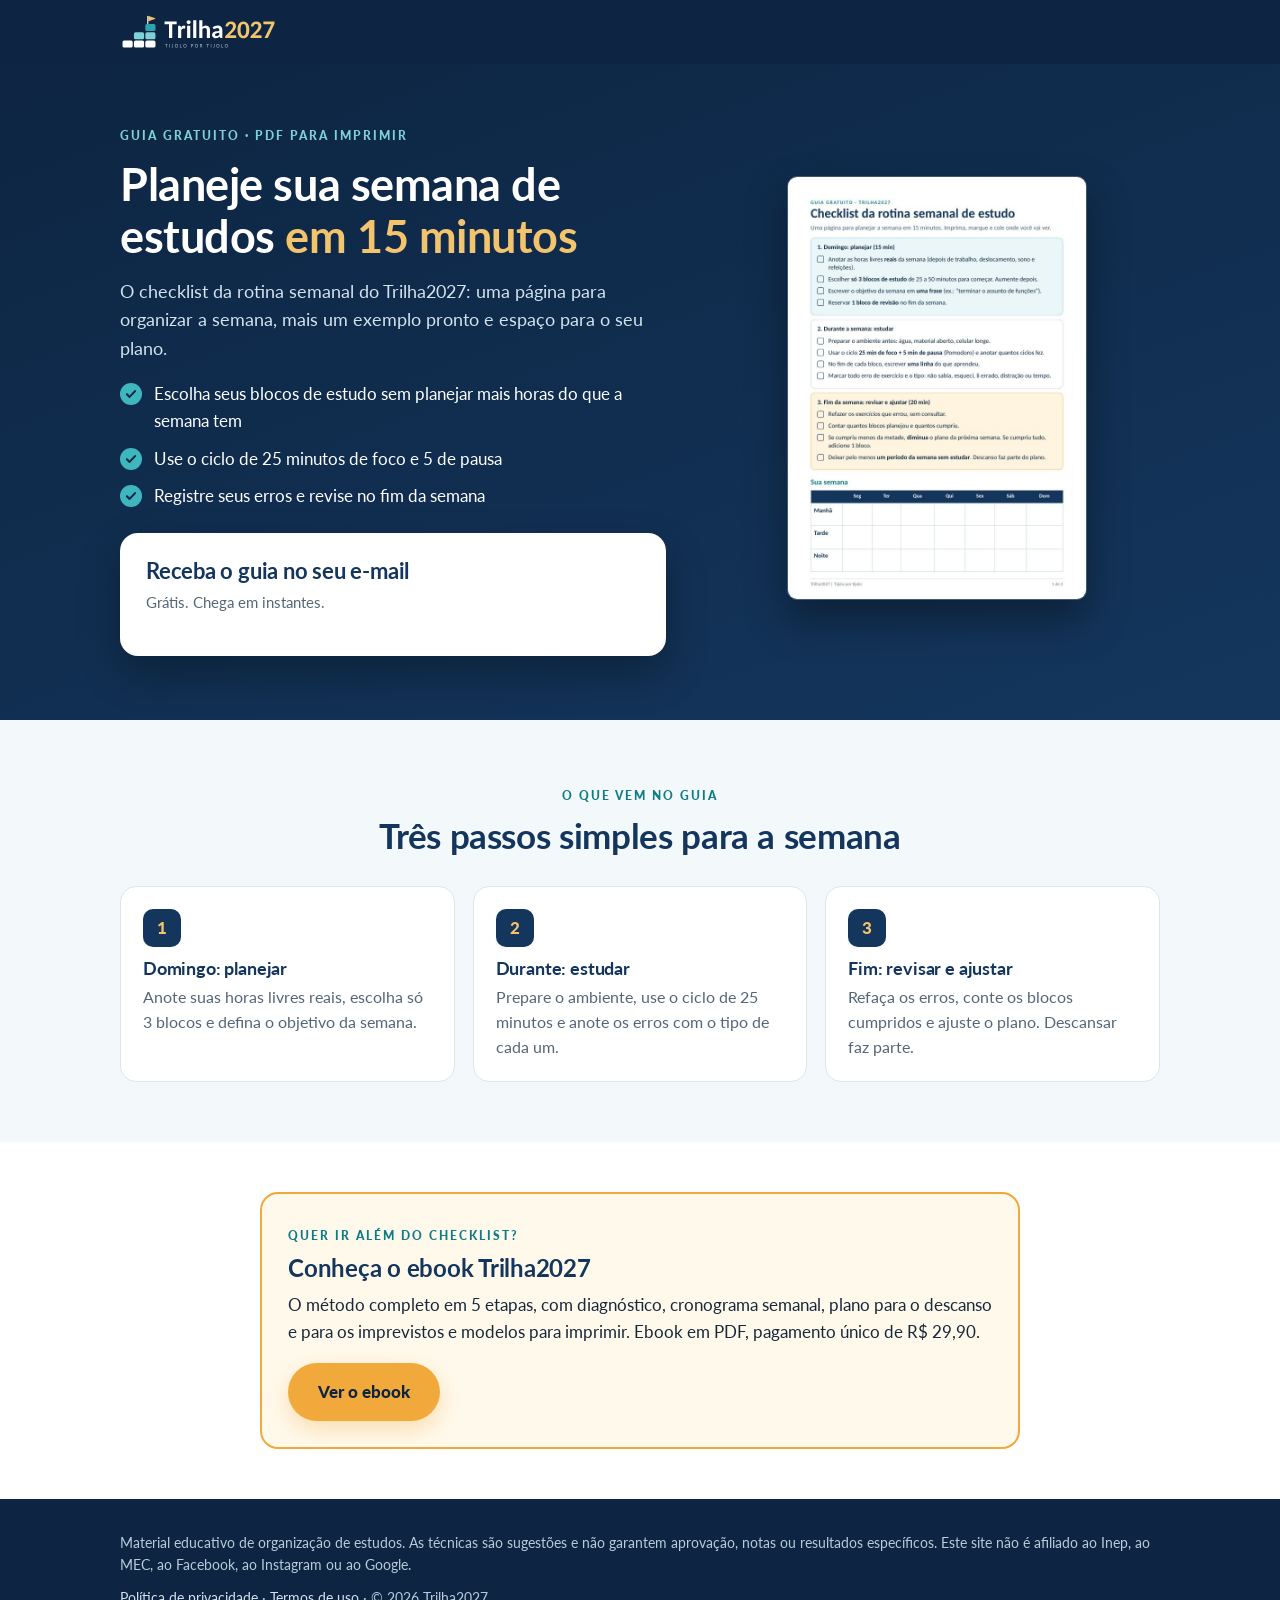
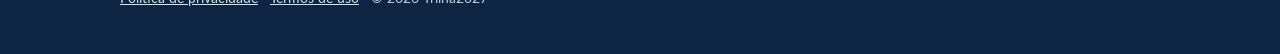
==== captura.html @ 607aa83a "Adiciona páginas de captura, obrigado, privacidade e termos; atualiza index e estilos e configuração" ====
<!doctype html>
<html lang="pt-BR">

<head>
  <meta charset="utf-8">
  <meta name="viewport" content="width=device-width, initial-scale=1">
  <title>Guia gratuito: checklist da rotina semanal de estudo | Trilha2027</title>
  <meta name="description"
    content="Baixe grátis o checklist de 1 página para planejar sua semana de estudos em 15 minutos.">
  <meta name="theme-color" content="#14365D">
  <link rel="icon" type="image/svg+xml"
    href="[data-uri]">
  <link rel="preconnect" href="https://fonts.googleapis.com">
  <link rel="preconnect" href="https://fonts.gstatic.com" crossorigin>
  <link href="https://fonts.googleapis.com/css2?family=Lato:wght@400;700;900&display=swap" rel="stylesheet">
  <!-- RASTREAMENTO: cole aqui o snippet do Meta Pixel e/ou Google Tag. Esta página dispara o evento Lead ao enviar o formulário. -->
  <style>
    :root {
      --navy: #14365D;
      --navy-deep: #0D2542;
      --teal: #0E7C86;
      --teal-2: #3FB6BE;
      --teal-3: #7FD1D8;
      --amber: #F2A93B;
      --amber-2: #F2C46D;
      --soft: #F3F8FA;
      --ink: #17283A;
      --muted: #566678;
      --line: #DCE6EC;
      --font: "Lato", "Carlito", "Calibri", system-ui, -apple-system, "Segoe UI", Roboto, sans-serif
    }

    * {
      box-sizing: border-box
    }

    html {
      scroll-behavior: smooth
    }

    body {
      margin: 0;
      font-family: var(--font);
      color: var(--ink);
      background: #fff;
      line-height: 1.6;
      font-size: 17px;
      -webkit-font-smoothing: antialiased
    }

    img {
      max-width: 100%;
      display: block
    }

    a {
      color: var(--teal)
    }

    h1,
    h2,
    h3 {
      line-height: 1.15;
      margin: 0;
      color: var(--navy);
      letter-spacing: -.01em
    }

    p {
      margin: 0 0 1em
    }

    .wrap {
      width: min(1040px, 100% - 40px);
      margin-inline: auto
    }

    :focus-visible {
      outline: 3px solid var(--amber);
      outline-offset: 3px;
      border-radius: 6px
    }

    .eyebrow {
      display: inline-block;
      font-size: .78rem;
      font-weight: 900;
      letter-spacing: .16em;
      text-transform: uppercase;
      color: var(--teal)
    }

    .top {
      background: var(--navy-deep);
      padding: 14px 0
    }

    .top img {
      height: 36px;
      width: auto
    }

    .btn {
      display: inline-flex;
      align-items: center;
      justify-content: center;
      font: inherit;
      font-weight: 900;
      text-decoration: none;
      border: 0;
      cursor: pointer;
      border-radius: 999px;
      padding: 16px 30px;
      font-size: 1.05rem;
      transition: transform .15s, background .15s;
      background: var(--amber);
      color: var(--navy-deep);
      box-shadow: 0 8px 22px rgba(242, 169, 59, .35)
    }

    .btn:hover {
      transform: translateY(-2px);
      background: #F5B650
    }

    .btn-block {
      width: 100%
    }

    .btn-line {
      background: transparent;
      color: var(--navy);
      border: 2px solid var(--navy);
      box-shadow: none
    }

    .btn-line:hover {
      background: var(--soft)
    }

    .hero {
      background: linear-gradient(160deg, var(--navy-deep), var(--navy));
      color: #fff;
      padding: 56px 0 64px
    }

    .hero .wrap {
      display: grid;
      grid-template-columns: 1.1fr .9fr;
      gap: 48px;
      align-items: center
    }

    .hero h1 {
      color: #fff;
      font-size: clamp(1.9rem, 4.2vw, 2.8rem);
      margin: 12px 0 16px
    }

    .hero h1 em {
      font-style: normal;
      color: var(--amber-2)
    }

    .hero p.lead {
      color: #D4E2EE;
      font-size: 1.1rem
    }

    .hero .eyebrow {
      color: var(--teal-3)
    }

    ul.ben {
      list-style: none;
      padding: 0;
      margin: 0 0 24px
    }

    ul.ben li {
      display: flex;
      gap: 12px;
      margin: 0 0 10px;
      color: #fff
    }

    ul.ben li:before {
      content: "";
      flex: none;
      width: 22px;
      height: 22px;
      border-radius: 50%;
      background: var(--teal-2) url("data:image/svg+xml,%3Csvg xmlns='http://www.w3.org/2000/svg' viewBox='0 0 24 24' fill='none' stroke='%230D2542' stroke-width='3.5' stroke-linecap='round' stroke-linejoin='round'%3E%3Cpath d='M5 12.5l4.5 4.5L19 7'/%3E%3C/svg%3E") center/14px no-repeat;
      margin-top: 3px
    }

    .card {
      background: #fff;
      color: var(--ink);
      border-radius: 18px;
      padding: 26px;
      box-shadow: 0 18px 40px rgba(0, 0, 0, .28)
    }

    .card h2 {
      font-size: 1.35rem;
      margin-bottom: 6px
    }

    .card p.s {
      color: var(--muted);
      font-size: .95rem;
      margin-bottom: 16px
    }

    label {
      display: block;
      font-weight: 700;
      font-size: .92rem;
      margin: 0 0 5px;
      color: var(--navy)
    }

    input[type=text],
    input[type=email] {
      width: 100%;
      font: inherit;
      padding: 13px 14px;
      border: 2px solid var(--line);
      border-radius: 12px;
      margin-bottom: 14px;
      color: var(--ink)
    }

    input[type=text]:focus,
    input[type=email]:focus {
      border-color: var(--teal-2);
      outline: none
    }

    .consent {
      display: flex;
      gap: 10px;
      align-items: flex-start;
      font-size: .85rem;
      color: var(--muted);
      margin: 2px 0 16px;
      font-weight: 400
    }

    .consent input {
      margin-top: 4px;
      width: 18px;
      height: 18px;
      flex: none;
      accent-color: var(--navy)
    }

    .err {
      display: none;
      color: #B3261E;
      font-size: .88rem;
      margin: -6px 0 12px;
      font-weight: 700
    }

    .err.on {
      display: block
    }

    .fine {
      font-size: .8rem;
      color: var(--muted);
      margin: 12px 0 0;
      text-align: center
    }

    .prev {
      position: relative;
      max-width: 300px;
      margin-inline: auto
    }

    .prev img {
      border-radius: 10px;
      box-shadow: 0 20px 40px rgba(0, 0, 0, .35);
      border: 1px solid rgba(255, 255, 255, .2)
    }

    .sec {
      padding: 60px 0
    }

    .sec.soft {
      background: var(--soft)
    }

    .grid3 {
      display: grid;
      grid-template-columns: repeat(3, 1fr);
      gap: 18px
    }

    .tile {
      background: #fff;
      border: 1px solid var(--line);
      border-radius: 16px;
      padding: 22px
    }

    .tile .n {
      width: 38px;
      height: 38px;
      border-radius: 10px;
      background: var(--navy);
      color: var(--amber-2);
      display: grid;
      place-items: center;
      font-weight: 900;
      margin-bottom: 12px
    }

    .tile h3 {
      font-size: 1.1rem;
      margin-bottom: 6px
    }

    .tile p {
      color: var(--muted);
      margin: 0;
      font-size: .97rem
    }

    .foot {
      background: var(--navy-deep);
      color: #B9CBDB;
      padding: 34px 0;
      font-size: .85rem
    }

    .foot p {
      margin: 0 0 .8em
    }

    .foot a {
      color: #D4E2EE
    }

    .center {
      text-align: center
    }

    .ok {
      width: 72px;
      height: 72px;
      border-radius: 50%;
      background: var(--teal);
      display: grid;
      place-items: center;
      margin: 0 auto 18px
    }

    .box {
      background: #fff;
      border: 2px solid var(--line);
      border-radius: 18px;
      padding: 26px
    }

    .box.up {
      border-color: var(--amber);
      background: #FFF9EC
    }

    .steps {
      counter-reset: s;
      list-style: none;
      padding: 0;
      margin: 0
    }

    .steps li {
      counter-increment: s;
      display: flex;
      gap: 14px;
      margin: 0 0 14px
    }

    .steps li:before {
      content: counter(s);
      flex: none;
      width: 32px;
      height: 32px;
      border-radius: 9px;
      background: var(--navy);
      color: var(--amber-2);
      display: grid;
      place-items: center;
      font-weight: 900
    }

    @media(max-width:860px) {
      .hero .wrap {
        grid-template-columns: 1fr
      }

      .prev {
        max-width: 220px;
        order: -1
      }

      .grid3 {
        grid-template-columns: 1fr
      }
    }

    @media(prefers-reduced-motion:reduce) {
      * {
        transition: none !important;
        scroll-behavior: auto !important
      }
    }

    /* ── Painel pós-envio (conteúdo do obrigado.html inline) ───────────────── */
    #obrigado-panel {
      display: none;
      padding: 60px 0
    }

    #obrigado-panel.visivel {
      display: block;
      animation: fadeUp .45s ease both
    }

    @keyframes fadeUp {
      from {
        opacity: 0;
        transform: translateY(28px)
      }

      to {
        opacity: 1;
        transform: translateY(0)
      }
    }

    .center {
      text-align: center
    }

    .ok {
      width: 72px;
      height: 72px;
      border-radius: 50%;
      background: var(--teal);
      display: grid;
      place-items: center;
      margin: 0 auto 18px
    }

    .box {
      background: #fff;
      border: 2px solid var(--line);
      border-radius: 18px;
      padding: 26px
    }

    .box.up {
      border-color: var(--amber);
      background: #FFF9EC
    }

    .steps {
      counter-reset: s;
      list-style: none;
      padding: 0;
      margin: 0
    }

    .steps li {
      counter-increment: s;
      display: flex;
      gap: 14px;
      margin: 0 0 14px
    }

    .steps li:before {
      content: counter(s);
      flex: none;
      width: 32px;
      height: 32px;
      border-radius: 9px;
      background: var(--navy);
      color: var(--amber-2);
      display: grid;
      place-items: center;
      font-weight: 900
    }

    .btn-obrigado {
      display: inline-flex;
      align-items: center;
      justify-content: center;
      font: inherit;
      font-weight: 900;
      text-decoration: none;
      border: 0;
      cursor: pointer;
      border-radius: 999px;
      padding: 16px 30px;
      font-size: 1.05rem;
      transition: transform .15s, background .15s;
      background: var(--amber);
      color: var(--navy-deep);
      box-shadow: 0 8px 22px rgba(242, 169, 59, .35)
    }

    .btn-obrigado:hover {
      transform: translateY(-2px);
      background: #F5B650
    }
  </style>
</head>

<body>
  <header class="top">
    <div class="wrap"><img
        src="[data-uri]"
        alt="Trilha2027, tijolo por tijolo" width="170" height="36"></div>
  </header>
  <main>
    <section class="hero">
      <div class="wrap">
        <div><span class="eyebrow">Guia gratuito &middot; PDF para imprimir</span>
          <h1>Planeje sua semana de estudos <em>em 15 minutos</em></h1>
          <p class="lead">O checklist da rotina semanal do Trilha2027: uma página para organizar a semana, mais um
            exemplo pronto e espaço para o seu plano.</p>
          <ul class="ben">
            <li>Escolha seus blocos de estudo sem planejar mais horas do que a semana tem</li>
            <li>Use o ciclo de 25 minutos de foco e 5 de pausa</li>
            <li>Registre seus erros e revise no fim da semana</li>
          </ul>
          <div class="card" id="form-card">
            <h2>Receba o guia no seu e-mail</h2>
            <p class="s">Grátis. Chega em instantes.</p>
            <form id="lead" novalidate>
              <script src="https://js.hsforms.net/forms/embed/52153846.js" defer></script>
              <div class="hs-form-frame" data-region="na1" data-form-id="6e4fbae3-38ed-41a5-a3d4-6ca295a59855"
                data-portal-id="52153846"></div>
            </form>
          </div>
        </div>
        <div class="prev"><img
            src="[data-uri]"
            alt="Prévia da página 1 do checklist da rotina semanal de estudo" width="300" height="424"></div>
      </div>
    </section>
    <section class="sec soft">
      <div class="wrap">
        <div class="center" style="max-width:640px;margin:0 auto 30px"><span class="eyebrow">O que vem no guia</span>
          <h2 style="font-size:clamp(1.6rem,3vw,2.2rem);margin-top:8px">Três passos simples para a semana</h2>
        </div>
        <div class="grid3">
          <div class="tile">
            <div class="n">1</div>
            <h3>Domingo: planejar</h3>
            <p>Anote suas horas livres reais, escolha só 3 blocos e defina o objetivo da semana.</p>
          </div>
          <div class="tile">
            <div class="n">2</div>
            <h3>Durante: estudar</h3>
            <p>Prepare o ambiente, use o ciclo de 25 minutos e anote os erros com o tipo de cada um.</p>
          </div>
          <div class="tile">
            <div class="n">3</div>
            <h3>Fim: revisar e ajustar</h3>
            <p>Refaça os erros, conte os blocos cumpridos e ajuste o plano. Descansar faz parte.</p>
          </div>
        </div>
      </div>
    </section>
    <!-- ── Oferta do ebook principal (sempre visível) ─── -->
    <section id="oferta-ebook" style="padding:50px 0">
      <div class="wrap" style="max-width:760px">
        <div class="box up">
          <span class="eyebrow">Quer ir além do checklist?</span>
          <h3 style="font-size:1.5rem;margin:6px 0 10px">Conheça o ebook Trilha2027</h3>
          <p>O método completo em 5 etapas, com diagnóstico, cronograma semanal, plano para o descanso e para os
            imprevistos e modelos para imprimir. Ebook em PDF, pagamento único de R$&nbsp;<span id="price">29,90</span>.
          </p>
          <a class="btn-obrigado" id="sales" href="index.html">Ver o ebook</a>
        </div>
      </div>
    </section>
    <!-- ── Painel pós-envio: aparece no lugar do formulário após o envio ─── -->
    <section id="obrigado-panel" aria-live="polite">
      <div class="wrap" style="max-width:760px">
        <div class="center">
          <div class="ok" aria-hidden="true">
            <svg width="38" height="38" viewBox="0 0 24 24" fill="none" stroke="#fff" stroke-width="3.2"
              stroke-linecap="round" stroke-linejoin="round">
              <path d="M5 12.5l4.5 4.5L19 7" />
            </svg>
          </div>
          <span class="eyebrow">Tudo certo</span>
          <h2 style="font-size:clamp(1.9rem,4vw,2.6rem);margin:8px 0 12px">Seu guia está a caminho</h2>
          <p style="color:var(--muted);font-size:1.1rem">Enviamos o checklist para o seu e-mail. Ele costuma chegar em
            poucos minutos. Se não aparecer, olhe o spam e a aba de promoções.</p>
        </div>
        <div class="box" style="margin-top:36px">
          <h3 style="font-size:1.3rem;margin-bottom:14px">Quando o guia chegar, use assim</h3>
          <ol class="steps">
            <li><span>Imprima a página 1 e cole onde você vai ver todo dia.</span></li>
            <li><span>No domingo, gaste 15 minutos para marcar os itens da primeira parte e preencher a tabela da
                semana.</span></li>
            <li><span>No fim da semana, ajuste: se cumpriu menos da metade dos blocos, diminua o plano.</span></li>
          </ol>
        </div>
      </div>
    </section>
  </main>
  <footer class="foot">
    <div class="wrap">
      <p>Material educativo de organização de estudos. As técnicas são sugestões e não garantem aprovação, notas ou
        resultados específicos. Este site não é afiliado ao Inep, ao MEC, ao Facebook, ao Instagram ou ao Google.</p>
      <p><a href="privacidade.html">Política de privacidade</a> &middot; <a href="termos.html">Termos de uso</a>
        &middot; &copy; <span id="y">2026</span> Trilha2027</p>
    </div>
  </footer>
  <script>
    const CONFIG = {
      hubspot: { portalId: "52153846", formGuid: "6e4fbae3-38ed-41a5-a3d4-6ca295a59855" },   // HubSpot: ID da conta e ID do formulário (veja o passo a passo). Vazio = modo de teste.
      formAction: "",   // alternativa a outra ferramenta de e-mail (envio de formulário comum). Deixe vazio se usar HubSpot.
      method: "POST",
      nameField: "name", emailField: "email",
      extraFields: {},
      price: "29,90",
      salesUrl: "index.html",
      passParams: ["src", "sck", "xcod", "fbclid", "gclid", "ttclid"]
    };
    const $ = (s, r = document) => r.querySelector(s);
    function track(n, d) { window.dataLayer = window.dataLayer || []; window.dataLayer.push(Object.assign({ event: n }, d || {})); }
    function carry(href) { try { const u = new URL(href, location.href); new URLSearchParams(location.search).forEach((v, k) => { if (k.startsWith("utm_") || CONFIG.passParams.includes(k)) u.searchParams.set(k, v) }); return u.toString() } catch (e) { return href } }
    $("#y").textContent = new Date().getFullYear();

    // ── HubSpot Embed: após o envio, mostra o painel de confirmação na própria página ──
    let enviado = false;
    function mostrarObrigado() {
      if (enviado) return; enviado = true;
      track("lead", { place: "captura" });
      if (typeof window.fbq === "function") window.fbq("track", "Lead");
      if (typeof window.gtag === "function") window.gtag("event", "generate_lead");
      const card = $("#form-card"); if (card) card.style.display = "none";
      const p = $("#obrigado-panel"); p.classList.add("visivel");
      p.scrollIntoView({ behavior: "smooth", block: "start" });
    }
    window.addEventListener("message", function (event) {
      var o = event.origin || "";
      if (!(o.includes("hubspot.com") || o.includes("hsforms.com") || o.includes("hsforms.net"))) return;
      try {
        var d = typeof event.data === "string" ? JSON.parse(event.data) : event.data;
        if (!d) return;
        if ((d.type === "hsFormCallback" && d.eventName === "onFormSubmitted") || d.eventName === "onFormSubmit" || d.type === "form-submitted") mostrarObrigado();
      } catch (e) { }
    });

    // ── Oferta do ebook: preço, link com UTMs e rastreio do clique ──
    $("#price").textContent = CONFIG.price;
    const vendas = $("#sales"); vendas.href = carry(CONFIG.salesUrl);
    vendas.addEventListener("click", () => track("cta_click", { place: "captura" }));
  </script>
</body>

</html>
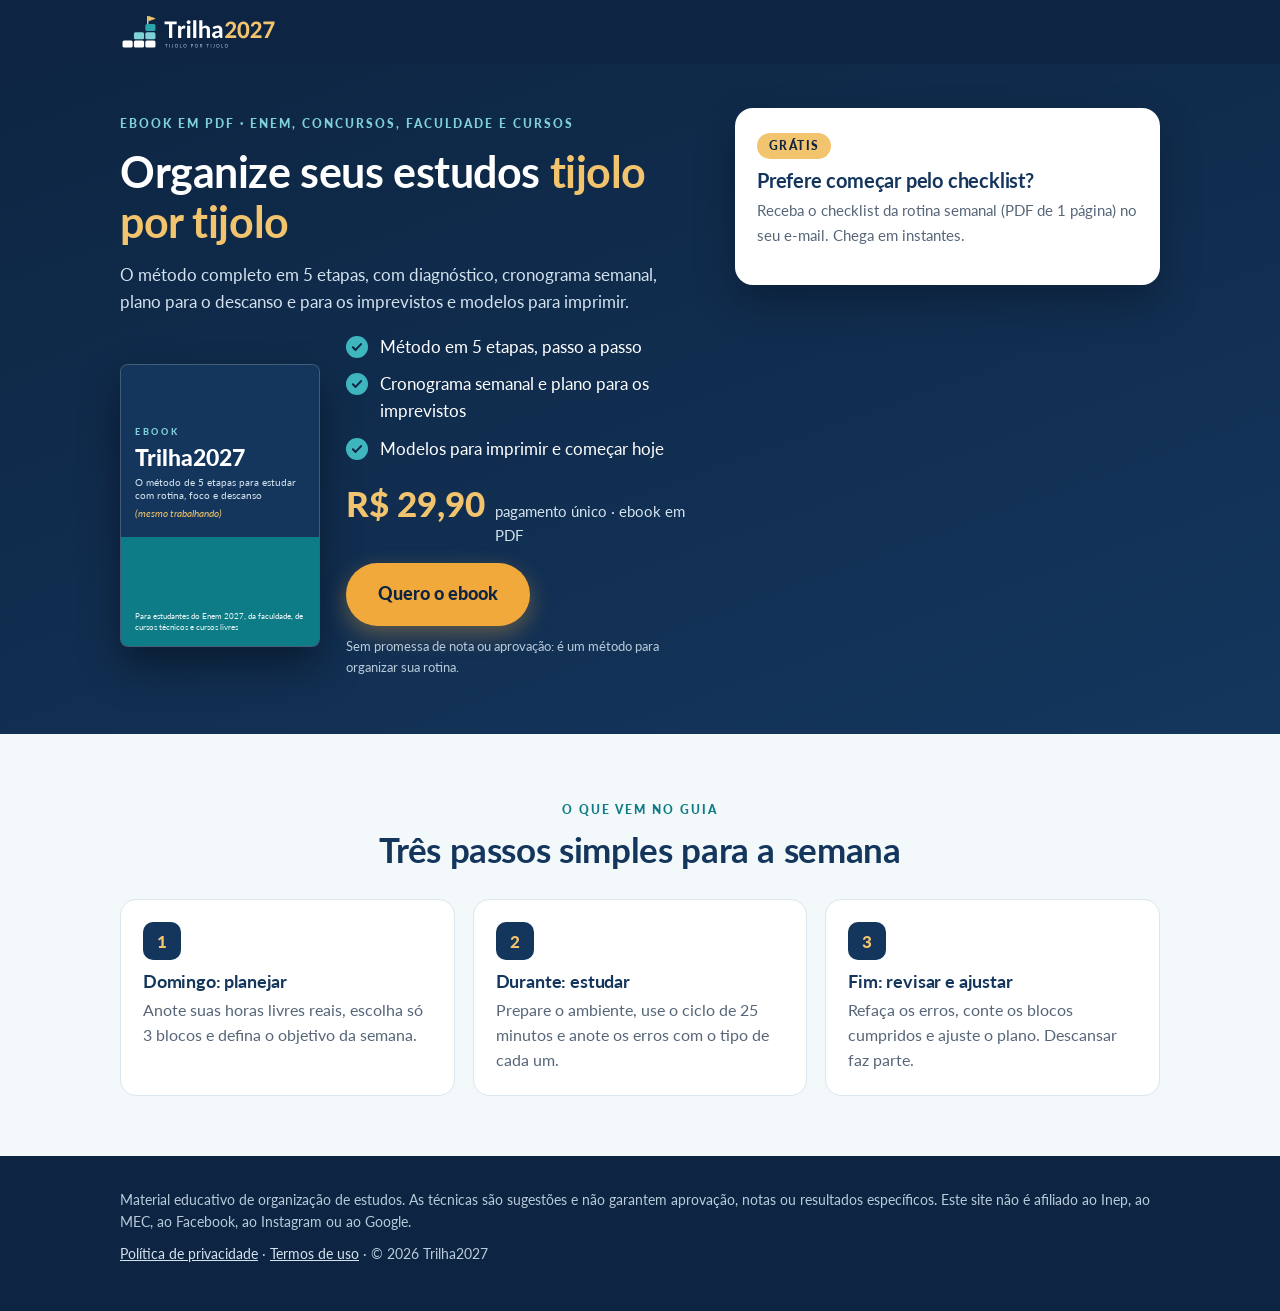
==== commit e5e95b2c: "Atualização estratégica de layout da página de captura, evidenciando o infoproduto principal." ====
--- a/captura.html
+++ b/captura.html
@@ -3,6 +3,25 @@
 
 <head>
   <meta charset="utf-8">
+  <!-- Meta Pixel Code -->
+  <script>
+    !function (f, b, e, v, n, t, s) {
+      if (f.fbq) return; n = f.fbq = function () {
+        n.callMethod ?
+          n.callMethod.apply(n, arguments) : n.queue.push(arguments)
+      };
+      if (!f._fbq) f._fbq = n; n.push = n; n.loaded = !0; n.version = '2.0';
+      n.queue = []; t = b.createElement(e); t.async = !0;
+      t.src = v; s = b.getElementsByTagName(e)[0];
+      s.parentNode.insertBefore(t, s)
+    }(window, document, 'script',
+      'https://connect.facebook.net/en_US/fbevents.js');
+    fbq('init', '1340588766999159');
+    fbq('track', 'PageView');
+  </script>
+  <noscript><img height="1" width="1" style="display:none"
+      src="https://www.facebook.com/tr?id=1340588766999159&ev=PageView&noscript=1" /></noscript>
+  <!-- End Meta Pixel Code -->
   <meta name="viewport" content="width=device-width, initial-scale=1">
   <title>Guia gratuito: checklist da rotina semanal de estudo | Trilha2027</title>
   <meta name="description"
@@ -13,7 +32,6 @@
   <link rel="preconnect" href="https://fonts.googleapis.com">
   <link rel="preconnect" href="https://fonts.gstatic.com" crossorigin>
   <link href="https://fonts.googleapis.com/css2?family=Lato:wght@400;700;900&display=swap" rel="stylesheet">
-  <!-- RASTREAMENTO: cole aqui o snippet do Meta Pixel e/ou Google Tag. Esta página dispara o evento Lead ao enviar o formulário. -->
   <style>
     :root {
       --navy: #14365D;
@@ -519,6 +537,212 @@
       transform: translateY(-2px);
       background: #F5B650
     }
+
+    /* ── Novo layout: ebook em destaque + isca ao lado ───────────────────── */
+    .hero2 {
+      background: linear-gradient(160deg, var(--navy-deep), var(--navy));
+      color: #fff;
+      padding: 44px 0 56px
+    }
+
+    .hero2 .wrap {
+      display: grid;
+      grid-template-columns: 1.15fr .85fr;
+      gap: 40px;
+      align-items: start
+    }
+
+    .hero2 .eyebrow {
+      color: var(--teal-3)
+    }
+
+    .hero2 h1 {
+      color: #fff;
+      font-size: clamp(1.9rem, 4.2vw, 2.7rem);
+      margin: 12px 0 14px
+    }
+
+    .hero2 h1 em {
+      font-style: normal;
+      color: var(--amber-2)
+    }
+
+    .hero2 p.lead {
+      color: #D4E2EE;
+      font-size: 1.08rem
+    }
+
+    .offer {
+      display: grid;
+      grid-template-columns: 200px 1fr;
+      gap: 26px;
+      align-items: center
+    }
+
+    .cover {
+      aspect-ratio: 210/297;
+      border-radius: 8px;
+      overflow: hidden;
+      box-shadow: 0 20px 40px rgba(0, 0, 0, .4);
+      border: 1px solid rgba(255, 255, 255, .2);
+      display: flex;
+      flex-direction: column;
+      background: var(--navy)
+    }
+
+    .cover .c1 {
+      flex: 1.25;
+      padding: 16px 14px;
+      display: flex;
+      flex-direction: column;
+      justify-content: flex-end;
+      background: var(--navy)
+    }
+
+    .cover .c1 small {
+      font-size: .55rem;
+      letter-spacing: .3em;
+      font-weight: 900;
+      color: var(--teal-3)
+    }
+
+    .cover .c1 b {
+      font-size: 1.45rem;
+      line-height: 1.05;
+      font-weight: 900;
+      color: #fff;
+      margin: 6px 0 6px
+    }
+
+    .cover .c1 span {
+      font-size: .62rem;
+      line-height: 1.3;
+      color: #D4E2EE
+    }
+
+    .cover .c1 i {
+      font-size: .62rem;
+      color: var(--amber-2);
+      margin-top: 4px
+    }
+
+    .cover .c2 {
+      flex: .75;
+      background: var(--teal);
+      padding: 12px 14px;
+      font-size: .52rem;
+      line-height: 1.4;
+      color: #E5F3F5;
+      display: flex;
+      align-items: flex-end
+    }
+
+    .price-line {
+      display: flex;
+      align-items: baseline;
+      gap: 10px;
+      margin: 6px 0 16px
+    }
+
+    .price-line strong {
+      font-size: 2.2rem;
+      color: var(--amber-2);
+      font-weight: 900;
+      line-height: 1
+    }
+
+    .price-line>span {
+      color: #D4E2EE;
+      font-size: .95rem
+    }
+
+    .btn-main {
+      display: inline-flex;
+      align-items: center;
+      justify-content: center;
+      font: inherit;
+      font-weight: 900;
+      text-decoration: none;
+      border-radius: 999px;
+      padding: 17px 32px;
+      font-size: 1.1rem;
+      background: var(--amber);
+      color: var(--navy-deep);
+      box-shadow: 0 8px 22px rgba(242, 169, 59, .35);
+      transition: transform .15s, background .15s
+    }
+
+    .btn-main:hover {
+      transform: translateY(-2px);
+      background: #F5B650
+    }
+
+    .guarantee {
+      font-size: .82rem;
+      color: #B9CBDB;
+      margin: 10px 0 0
+    }
+
+    .free-side .card {
+      padding: 22px
+    }
+
+    .free-side .tag {
+      display: inline-block;
+      background: var(--amber-2);
+      color: var(--navy-deep);
+      font-size: .72rem;
+      font-weight: 900;
+      letter-spacing: .12em;
+      text-transform: uppercase;
+      padding: 4px 12px;
+      border-radius: 999px;
+      margin-bottom: 10px
+    }
+
+    .free-side .card h2 {
+      font-size: 1.25rem
+    }
+
+    .skip {
+      display: none;
+      margin: 20px 0 0;
+      text-align: center
+    }
+
+    .skip a {
+      color: #fff;
+      font-weight: 700
+    }
+
+    @media(max-width:860px) {
+      .hero2 .wrap {
+        grid-template-columns: 1fr;
+        gap: 30px
+      }
+
+      .offer {
+        grid-template-columns: 1fr;
+        justify-items: center;
+        text-align: center
+      }
+
+      .cover {
+        width: 170px
+      }
+
+      .price-line {
+        justify-content: center
+      }
+
+      .offer ul.ben {
+        text-align: left
+      }
+
+      .skip {
+        display: block
+      }
+    }
   </style>
 </head>
 
@@ -529,20 +753,38 @@
         alt="Trilha2027, tijolo por tijolo" width="170" height="36"></div>
   </header>
   <main>
-    <section class="hero">
+    <section class="hero2">
       <div class="wrap">
-        <div><span class="eyebrow">Guia gratuito &middot; PDF para imprimir</span>
-          <h1>Planeje sua semana de estudos <em>em 15 minutos</em></h1>
-          <p class="lead">O checklist da rotina semanal do Trilha2027: uma página para organizar a semana, mais um
-            exemplo pronto e espaço para o seu plano.</p>
-          <ul class="ben">
-            <li>Escolha seus blocos de estudo sem planejar mais horas do que a semana tem</li>
-            <li>Use o ciclo de 25 minutos de foco e 5 de pausa</li>
-            <li>Registre seus erros e revise no fim da semana</li>
-          </ul>
+        <div>
+          <span class="eyebrow">Ebook em PDF &middot; Enem, concursos, faculdade e cursos</span>
+          <h1>Organize seus estudos <em>tijolo por tijolo</em></h1>
+          <p class="lead">O método completo em 5 etapas, com diagnóstico, cronograma semanal, plano para o descanso e
+            para os imprevistos e modelos para imprimir.</p>
+          <div class="offer" id="oferta-ebook">
+            <div class="cover" aria-hidden="true">
+              <div class="c1"><small>EBOOK</small><b>Trilha2027</b><span>O método de 5 etapas para estudar com rotina,
+                  foco e descanso</span><i>(mesmo trabalhando)</i></div>
+              <div class="c2">Para estudantes do Enem 2027, da faculdade, de cursos técnicos e cursos livres</div>
+            </div>
+            <div>
+              <ul class="ben">
+                <li>Método em 5 etapas, passo a passo</li>
+                <li>Cronograma semanal e plano para os imprevistos</li>
+                <li>Modelos para imprimir e começar hoje</li>
+              </ul>
+              <div class="price-line"><strong>R$&nbsp;<span id="price">29,90</span></strong><span>pagamento único
+                  &middot; ebook em PDF</span></div>
+              <a class="btn-main" id="sales" href="index.html">Quero o ebook</a>
+              <p class="guarantee">Sem promessa de nota ou aprovação: é um método para organizar sua rotina.</p>
+              <p class="skip"><a href="#form-card">Prefiro só o checklist grátis &darr;</a></p>
+            </div>
+          </div>
+        </div>
+        <div class="free-side">
           <div class="card" id="form-card">
-            <h2>Receba o guia no seu e-mail</h2>
-            <p class="s">Grátis. Chega em instantes.</p>
+            <span class="tag">Grátis</span>
+            <h2>Prefere começar pelo checklist?</h2>
+            <p class="s">Receba o checklist da rotina semanal (PDF de 1 página) no seu e-mail. Chega em instantes.</p>
             <form id="lead" novalidate>
               <script src="https://js.hsforms.net/forms/embed/52153846.js" defer></script>
               <div class="hs-form-frame" data-region="na1" data-form-id="6e4fbae3-38ed-41a5-a3d4-6ca295a59855"
@@ -550,9 +792,6 @@
             </form>
           </div>
         </div>
-        <div class="prev"><img
-            src="[data-uri]"
-            alt="Prévia da página 1 do checklist da rotina semanal de estudo" width="300" height="424"></div>
       </div>
     </section>
     <section class="sec soft">
@@ -576,19 +815,6 @@
             <h3>Fim: revisar e ajustar</h3>
             <p>Refaça os erros, conte os blocos cumpridos e ajuste o plano. Descansar faz parte.</p>
           </div>
-        </div>
-      </div>
-    </section>
-    <!-- ── Oferta do ebook principal (sempre visível) ─── -->
-    <section id="oferta-ebook" style="padding:50px 0">
-      <div class="wrap" style="max-width:760px">
-        <div class="box up">
-          <span class="eyebrow">Quer ir além do checklist?</span>
-          <h3 style="font-size:1.5rem;margin:6px 0 10px">Conheça o ebook Trilha2027</h3>
-          <p>O método completo em 5 etapas, com diagnóstico, cronograma semanal, plano para o descanso e para os
-            imprevistos e modelos para imprimir. Ebook em PDF, pagamento único de R$&nbsp;<span id="price">29,90</span>.
-          </p>
-          <a class="btn-obrigado" id="sales" href="index.html">Ver o ebook</a>
         </div>
       </div>
     </section>
